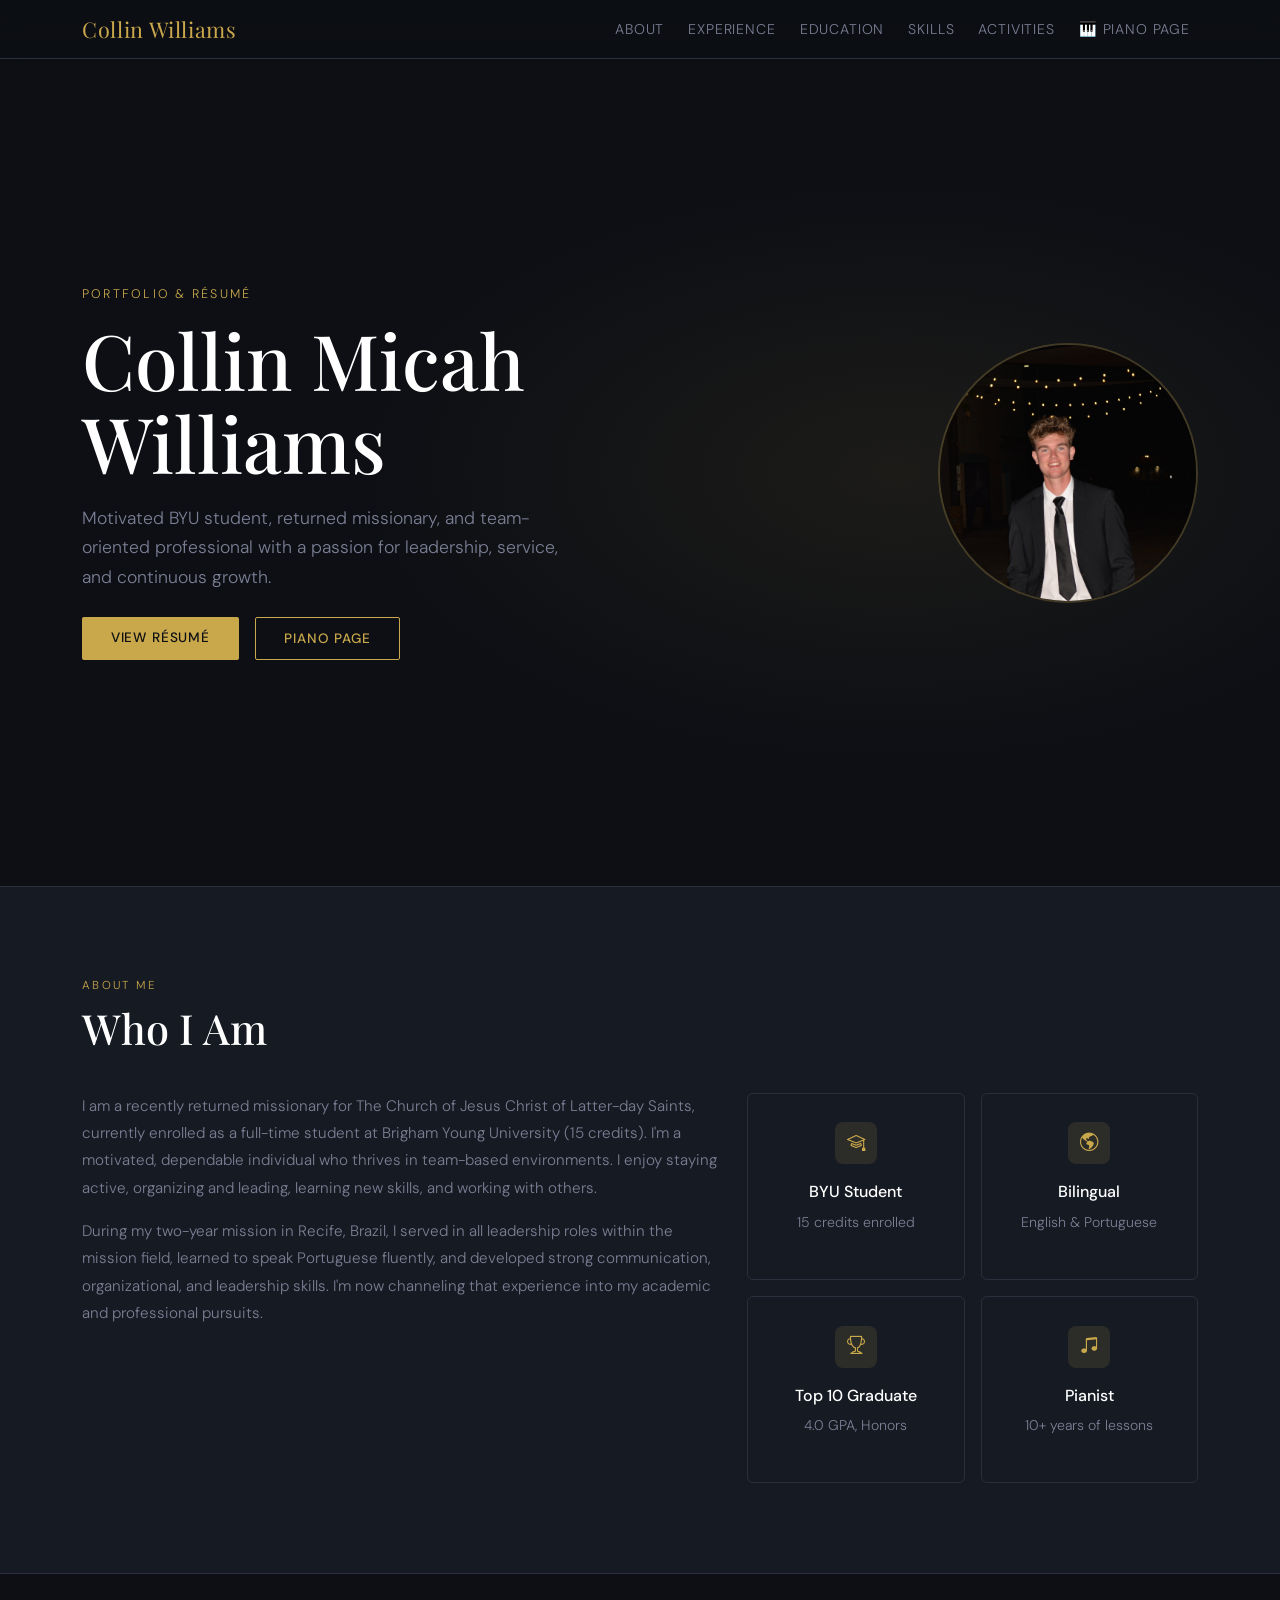
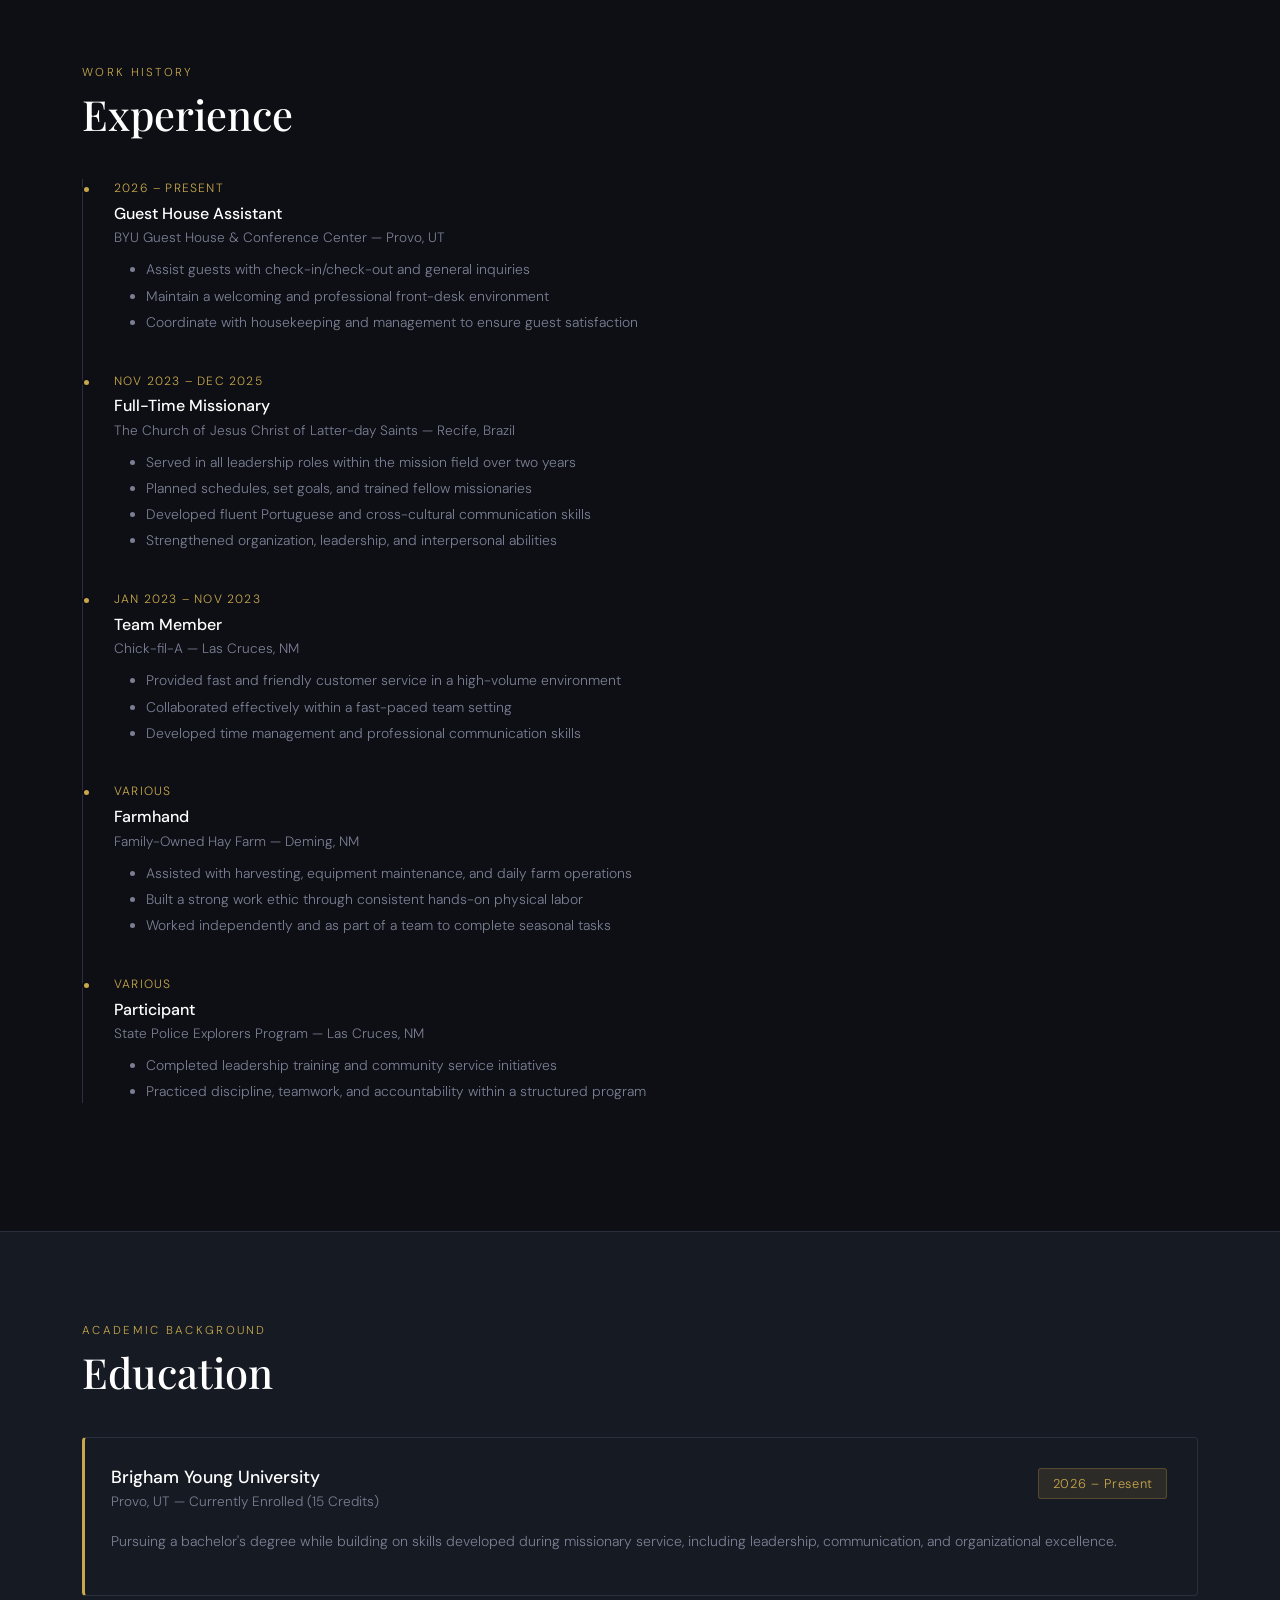
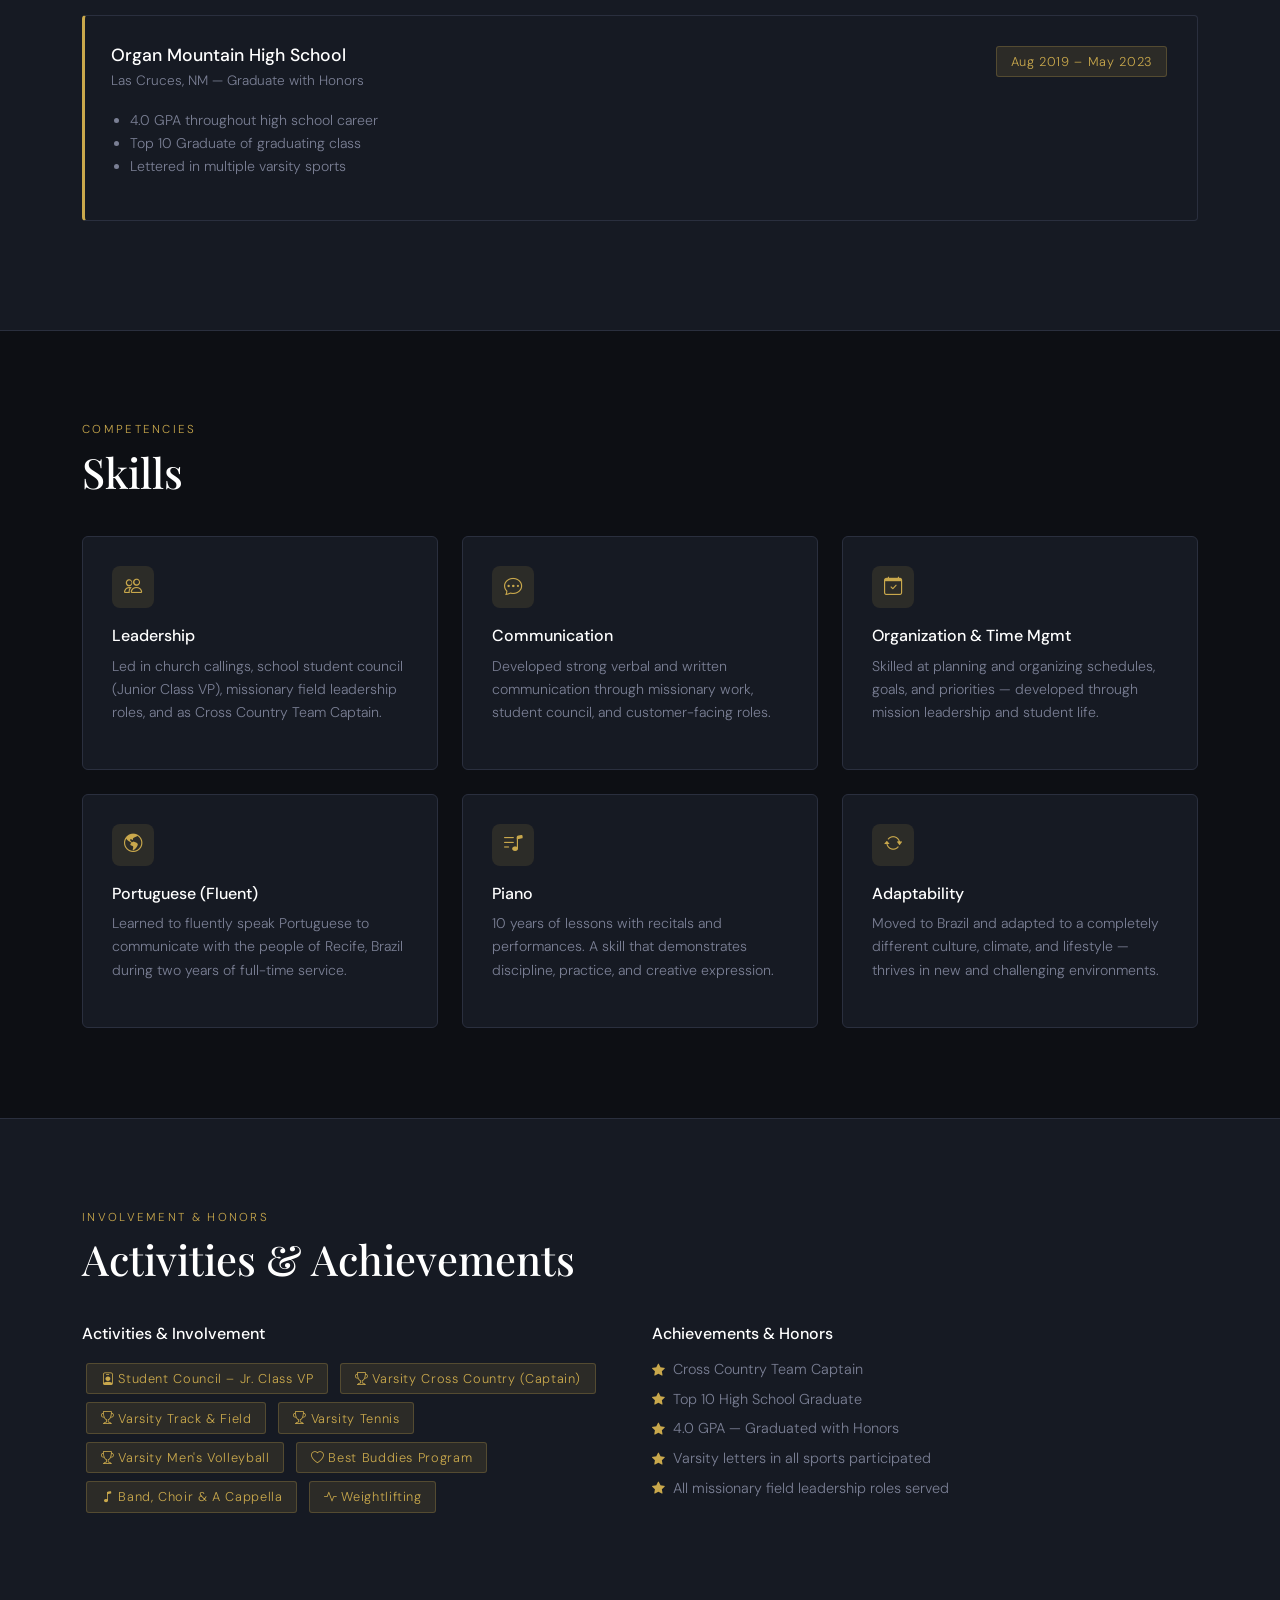
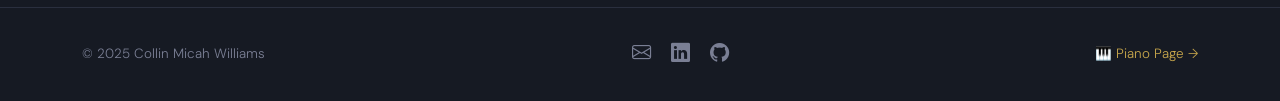
==== index.html @ 2605f386 "Add files via upload" ====
<!DOCTYPE html>
<html lang="en">
<head>
  <meta charset="UTF-8" />
  <meta name="viewport" content="width=device-width, initial-scale=1.0"/>
  <title>Collin Williams</title>

  <!-- Bootstrap 5 -->
  <link href="https://cdn.jsdelivr.net/npm/bootstrap@5.3.2/dist/css/bootstrap.min.css" rel="stylesheet"/>
  <!-- Bootstrap Icons -->
  <link href="https://cdn.jsdelivr.net/npm/bootstrap-icons@1.11.3/font/bootstrap-icons.css" rel="stylesheet"/>
  <!-- Google Fonts -->
  <link href="https://fonts.googleapis.com/css2?family=Playfair+Display:wght@700&family=DM+Sans:wght@300;400;500&display=swap" rel="stylesheet"/>

  <style>
    :root {
      --dark-bg: #0d0f14;
      --card-bg: #161a23;
      --border: #2a2f3e;
      --accent: #c9a84c;
      --accent-soft: rgba(201,168,76,0.12);
      --text: #e8e8ec;
      --muted: #7a7f94;
    }

    body {
      background-color: var(--dark-bg);
      color: var(--text);
      font-family: 'DM Sans', sans-serif;
      font-weight: 300;
    }

    /* ── Navbar ── */
    .navbar {
      background: rgba(13,15,20,0.92) !important;
      backdrop-filter: blur(12px);
      border-bottom: 1px solid var(--border);
    }
    .navbar-brand {
      font-family: 'Playfair Display', serif;
      color: var(--accent) !important;
      font-size: 1.35rem;
      letter-spacing: .03em;
    }
    .nav-link {
      color: var(--muted) !important;
      font-size: .88rem;
      letter-spacing: .06em;
      text-transform: uppercase;
      transition: color .2s;
    }
    .nav-link:hover { color: var(--accent) !important; }

    /* ── Hero ── */
    #hero {
      min-height: 92vh;
      display: flex;
      align-items: center;
      background:
        radial-gradient(ellipse 60% 50% at 70% 50%, rgba(201,168,76,.08) 0%, transparent 70%),
        var(--dark-bg);
      border-bottom: 1px solid var(--border);
    }
    .hero-label {
      font-size: .78rem;
      letter-spacing: .18em;
      text-transform: uppercase;
      color: var(--accent);
      margin-bottom: .9rem;
    }
    .hero-name {
      font-family: 'Playfair Display', serif;
      font-size: clamp(2.8rem, 6vw, 5rem);
      line-height: 1.08;
      color: #fff;
    }
    .hero-sub {
      font-size: 1.1rem;
      color: var(--muted);
      max-width: 480px;
      line-height: 1.7;
      margin-top: 1.2rem;
    }
    .btn-gold {
      background: var(--accent);
      color: #0d0f14;
      border: none;
      padding: .65rem 1.8rem;
      font-size: .85rem;
      font-weight: 500;
      letter-spacing: .06em;
      text-transform: uppercase;
      border-radius: 2px;
      transition: opacity .2s;
    }
    .btn-gold:hover { opacity: .85; color: #0d0f14; }
    .btn-outline-gold {
      background: transparent;
      color: var(--accent);
      border: 1px solid var(--accent);
      padding: .65rem 1.8rem;
      font-size: .85rem;
      font-weight: 500;
      letter-spacing: .06em;
      text-transform: uppercase;
      border-radius: 2px;
      transition: all .2s;
    }
    .btn-outline-gold:hover { background: var(--accent-soft); color: var(--accent); }

    /* ── Section titles ── */
    .section-label {
      font-size: .72rem;
      letter-spacing: .2em;
      text-transform: uppercase;
      color: var(--accent);
      margin-bottom: .5rem;
    }
    .section-title {
      font-family: 'Playfair Display', serif;
      font-size: clamp(1.8rem, 3.5vw, 2.6rem);
      color: #fff;
      margin-bottom: 2.5rem;
    }
    section { padding: 90px 0; }

    /* ── Cards ── */
    .card-dark {
      background: var(--card-bg);
      border: 1px solid var(--border);
      border-radius: 6px;
      padding: 1.8rem;
      height: 100%;
      transition: border-color .25s, transform .25s;
    }
    .card-dark:hover {
      border-color: var(--accent);
      transform: translateY(-3px);
    }
    .card-icon {
      width: 42px;
      height: 42px;
      border-radius: 8px;
      background: var(--accent-soft);
      display: flex;
      align-items: center;
      justify-content: center;
      font-size: 1.15rem;
      color: var(--accent);
      margin-bottom: 1rem;
    }
    .card-title-sm {
      font-size: 1rem;
      font-weight: 500;
      color: #fff;
      margin-bottom: .4rem;
    }
    .card-body-text {
      font-size: .88rem;
      color: var(--muted);
      line-height: 1.65;
    }

    /* ── Timeline (Experience) ── */
    .timeline { position: relative; padding-left: 2rem; }
    .timeline::before {
      content: '';
      position: absolute;
      left: 0;
      top: 0;
      bottom: 0;
      width: 1px;
      background: var(--border);
    }
    .timeline-item { position: relative; margin-bottom: 2.4rem; }
    .timeline-item::before {
      content: '';
      position: absolute;
      left: -2rem;
      top: 6px;
      width: 9px;
      height: 9px;
      border-radius: 50%;
      background: var(--accent);
      border: 2px solid var(--dark-bg);
    }
    .timeline-date {
      font-size: .75rem;
      letter-spacing: .1em;
      color: var(--accent);
      text-transform: uppercase;
      margin-bottom: .3rem;
    }
    .timeline-title {
      font-size: 1rem;
      font-weight: 500;
      color: #fff;
      margin-bottom: .15rem;
    }
    .timeline-org {
      font-size: .85rem;
      color: var(--muted);
      margin-bottom: .6rem;
    }
    .timeline-desc {
      font-size: .87rem;
      color: var(--muted);
      line-height: 1.6;
    }
    .timeline-desc li { margin-bottom: .25rem; }

    /* ── Skills ── */
    .skill-pill {
      display: inline-block;
      background: var(--accent-soft);
      color: var(--accent);
      border: 1px solid rgba(201,168,76,.25);
      border-radius: 3px;
      padding: .32rem .85rem;
      font-size: .8rem;
      letter-spacing: .05em;
      margin: .25rem;
    }

    /* ── Education card ── */
    .edu-card {
      background: var(--card-bg);
      border: 1px solid var(--border);
      border-left: 3px solid var(--accent);
      border-radius: 4px;
      padding: 1.6rem;
      margin-bottom: 1.2rem;
    }

    /* ── Divider ── */
    hr.gold { border-color: var(--border); }

    /* ── Footer ── */
    footer {
      background: var(--card-bg);
      border-top: 1px solid var(--border);
      padding: 2rem 0;
      font-size: .84rem;
      color: var(--muted);
    }
    .social-link {
      color: var(--muted);
      font-size: 1.2rem;
      margin: 0 .5rem;
      transition: color .2s;
    }
    .social-link:hover { color: var(--accent); }
  </style>
</head>
<body>

<!-- ═══════════ NAVBAR ═══════════ -->
<nav class="navbar navbar-expand-lg sticky-top">
  <div class="container">
    <a class="navbar-brand" href="#">Collin Williams</a>
    <button class="navbar-toggler border-0" type="button" data-bs-toggle="collapse" data-bs-target="#navMenu">
      <span class="navbar-toggler-icon"></span>
    </button>
    <div class="collapse navbar-collapse" id="navMenu">
      <ul class="navbar-nav ms-auto gap-lg-2">
        <li class="nav-item"><a class="nav-link" href="#about">About</a></li>
        <li class="nav-item"><a class="nav-link" href="#experience">Experience</a></li>
        <li class="nav-item"><a class="nav-link" href="#education">Education</a></li>
        <li class="nav-item"><a class="nav-link" href="#skills">Skills</a></li>
        <li class="nav-item"><a class="nav-link" href="#activities">Activities</a></li>
        <li class="nav-item"><a class="nav-link" href="piano.html">🎹 Piano Page</a></li>
      </ul>
    </div>
  </div>
</nav>

<!-- ═══════════ HERO ═══════════ -->
<section id="hero">
  <div class="container">
    <div class="row align-items-center">
      <div class="col-lg-7">
        <p class="hero-label">Portfolio &amp; Résumé</p>
        <h1 class="hero-name">Collin Micah<br>Williams</h1>
        <p class="hero-sub">
          Motivated BYU student, returned missionary, and team-oriented
          professional with a passion for leadership, service, and continuous
          growth.
        </p>
        <div class="d-flex gap-3 mt-4 flex-wrap">
          <a href="#experience" class="btn btn-gold">View Résumé</a>
          <a href="piano.html" class="btn btn-outline-gold">Piano Page</a>
        </div>
      </div>
      <div class="col-lg-5 d-none d-lg-flex justify-content-end">
        <img
            src="portrait.jpg"
            alt="Collin Williams"
            style="width:260px; height:260px; object-fit:cover; object-position: center top; border-radius:50%; border:2px solid rgba(201,168,76,.25);"/>
      </div>
    </div>
  </div>
</section>

<!-- ═══════════ ABOUT ═══════════ -->
<section id="about" style="background:var(--card-bg); border-bottom:1px solid var(--border);">
  <div class="container">
    <p class="section-label">About Me</p>
    <h2 class="section-title">Who I Am</h2>
    <div class="row g-4">
      <div class="col-lg-7">
        <p style="color:var(--muted);line-height:1.8;font-size:.95rem;">
          I am a recently returned missionary for The Church of Jesus Christ of Latter-day Saints,
          currently enrolled as a full-time student at Brigham Young University (15 credits).
          I'm a motivated, dependable individual who thrives in team-based environments.
          I enjoy staying active, organizing and leading, learning new skills, and working with others.
        </p>
        <p style="color:var(--muted);line-height:1.8;font-size:.95rem;margin-top:1rem;">
          During my two-year mission in Recife, Brazil, I served in all leadership roles within the
          mission field, learned to speak Portuguese fluently, and developed strong communication,
          organizational, and leadership skills. I'm now channeling that experience into my academic
          and professional pursuits.
        </p>
      </div>
      <div class="col-lg-5">
        <div class="row g-3">
          <div class="col-6">
            <div class="card-dark text-center">
              <div class="card-icon mx-auto"><i class="bi bi-mortarboard"></i></div>
              <p class="card-title-sm">BYU Student</p>
              <p class="card-body-text">15 credits enrolled</p>
            </div>
          </div>
          <div class="col-6">
            <div class="card-dark text-center">
              <div class="card-icon mx-auto"><i class="bi bi-globe-americas"></i></div>
              <p class="card-title-sm">Bilingual</p>
              <p class="card-body-text">English &amp; Portuguese</p>
            </div>
          </div>
          <div class="col-6">
            <div class="card-dark text-center">
              <div class="card-icon mx-auto"><i class="bi bi-trophy"></i></div>
              <p class="card-title-sm">Top 10 Graduate</p>
              <p class="card-body-text">4.0 GPA, Honors</p>
            </div>
          </div>
          <div class="col-6">
            <div class="card-dark text-center">
              <div class="card-icon mx-auto"><i class="bi bi-music-note-beamed"></i></div>
              <p class="card-title-sm">Pianist</p>
              <p class="card-body-text">10+ years of lessons</p>
            </div>
          </div>
        </div>
      </div>
    </div>
  </div>
</section>

<!-- ═══════════ EXPERIENCE ═══════════ -->
<section id="experience">
  <div class="container">
    <p class="section-label">Work History</p>
    <h2 class="section-title">Experience</h2>
    <div class="timeline">

      <div class="timeline-item">
        <p class="timeline-date">2026 – Present</p>
        <p class="timeline-title">Guest House Assistant</p>
        <p class="timeline-org">BYU Guest House &amp; Conference Center — Provo, UT</p>
        <ul class="timeline-desc">
          <li>Assist guests with check-in/check-out and general inquiries</li>
          <li>Maintain a welcoming and professional front-desk environment</li>
          <li>Coordinate with housekeeping and management to ensure guest satisfaction</li>
        </ul>
      </div>

      <div class="timeline-item">
        <p class="timeline-date">Nov 2023 – Dec 2025</p>
        <p class="timeline-title">Full-Time Missionary</p>
        <p class="timeline-org">The Church of Jesus Christ of Latter-day Saints — Recife, Brazil</p>
        <ul class="timeline-desc">
          <li>Served in all leadership roles within the mission field over two years</li>
          <li>Planned schedules, set goals, and trained fellow missionaries</li>
          <li>Developed fluent Portuguese and cross-cultural communication skills</li>
          <li>Strengthened organization, leadership, and interpersonal abilities</li>
        </ul>
      </div>

      <div class="timeline-item">
        <p class="timeline-date">Jan 2023 – Nov 2023</p>
        <p class="timeline-title">Team Member</p>
        <p class="timeline-org">Chick-fil-A — Las Cruces, NM</p>
        <ul class="timeline-desc">
          <li>Provided fast and friendly customer service in a high-volume environment</li>
          <li>Collaborated effectively within a fast-paced team setting</li>
          <li>Developed time management and professional communication skills</li>
        </ul>
      </div>

      <div class="timeline-item">
        <p class="timeline-date">Various</p>
        <p class="timeline-title">Farmhand</p>
        <p class="timeline-org">Family-Owned Hay Farm — Deming, NM</p>
        <ul class="timeline-desc">
          <li>Assisted with harvesting, equipment maintenance, and daily farm operations</li>
          <li>Built a strong work ethic through consistent hands-on physical labor</li>
          <li>Worked independently and as part of a team to complete seasonal tasks</li>
        </ul>
      </div>

      <div class="timeline-item">
        <p class="timeline-date">Various</p>
        <p class="timeline-title">Participant</p>
        <p class="timeline-org">State Police Explorers Program — Las Cruces, NM</p>
        <ul class="timeline-desc">
          <li>Completed leadership training and community service initiatives</li>
          <li>Practiced discipline, teamwork, and accountability within a structured program</li>
        </ul>
      </div>

    </div>
  </div>
</section>

<!-- ═══════════ EDUCATION ═══════════ -->
<section id="education" style="background:var(--card-bg); border-top:1px solid var(--border); border-bottom:1px solid var(--border);">
  <div class="container">
    <p class="section-label">Academic Background</p>
    <h2 class="section-title">Education</h2>

    <div class="edu-card">
      <div class="d-flex justify-content-between flex-wrap gap-2">
        <div>
          <p class="timeline-title" style="font-size:1.1rem;">Brigham Young University</p>
          <p class="timeline-org">Provo, UT — Currently Enrolled (15 Credits)</p>
        </div>
        <span class="skill-pill" style="height:fit-content;">2026 – Present</span>
      </div>
      <p class="card-body-text mt-2">Pursuing a bachelor's degree while building on skills developed during missionary service, including leadership, communication, and organizational excellence.</p>
    </div>

    <div class="edu-card">
      <div class="d-flex justify-content-between flex-wrap gap-2">
        <div>
          <p class="timeline-title" style="font-size:1.1rem;">Organ Mountain High School</p>
          <p class="timeline-org">Las Cruces, NM — Graduate with Honors</p>
        </div>
        <span class="skill-pill" style="height:fit-content;">Aug 2019 – May 2023</span>
      </div>
      <ul class="card-body-text mt-2" style="padding-left:1.2rem;">
        <li>4.0 GPA throughout high school career</li>
        <li>Top 10 Graduate of graduating class</li>
        <li>Lettered in multiple varsity sports</li>
      </ul>
    </div>
  </div>
</section>

<!-- ═══════════ SKILLS ═══════════ -->
<section id="skills">
  <div class="container">
    <p class="section-label">Competencies</p>
    <h2 class="section-title">Skills</h2>
    <div class="row g-4">
      <div class="col-md-6 col-lg-4">
        <div class="card-dark">
          <div class="card-icon"><i class="bi bi-people"></i></div>
          <p class="card-title-sm">Leadership</p>
          <p class="card-body-text">Led in church callings, school student council (Junior Class VP), missionary field leadership roles, and as Cross Country Team Captain.</p>
        </div>
      </div>
      <div class="col-md-6 col-lg-4">
        <div class="card-dark">
          <div class="card-icon"><i class="bi bi-chat-dots"></i></div>
          <p class="card-title-sm">Communication</p>
          <p class="card-body-text">Developed strong verbal and written communication through missionary work, student council, and customer-facing roles.</p>
        </div>
      </div>
      <div class="col-md-6 col-lg-4">
        <div class="card-dark">
          <div class="card-icon"><i class="bi bi-calendar-check"></i></div>
          <p class="card-title-sm">Organization &amp; Time Mgmt</p>
          <p class="card-body-text">Skilled at planning and organizing schedules, goals, and priorities — developed through mission leadership and student life.</p>
        </div>
      </div>
      <div class="col-md-6 col-lg-4">
        <div class="card-dark">
          <div class="card-icon"><i class="bi bi-globe-americas"></i></div>
          <p class="card-title-sm">Portuguese (Fluent)</p>
          <p class="card-body-text">Learned to fluently speak Portuguese to communicate with the people of Recife, Brazil during two years of full-time service.</p>
        </div>
      </div>
      <div class="col-md-6 col-lg-4">
        <div class="card-dark">
          <div class="card-icon"><i class="bi bi-music-note-list"></i></div>
          <p class="card-title-sm">Piano</p>
          <p class="card-body-text">10 years of lessons with recitals and performances. A skill that demonstrates discipline, practice, and creative expression.</p>
        </div>
      </div>
      <div class="col-md-6 col-lg-4">
        <div class="card-dark">
          <div class="card-icon"><i class="bi bi-arrow-repeat"></i></div>
          <p class="card-title-sm">Adaptability</p>
          <p class="card-body-text">Moved to Brazil and adapted to a completely different culture, climate, and lifestyle — thrives in new and challenging environments.</p>
        </div>
      </div>
    </div>
  </div>
</section>

<!-- ═══════════ ACTIVITIES & ACHIEVEMENTS ═══════════ -->
<section id="activities" style="background:var(--card-bg); border-top:1px solid var(--border);">
  <div class="container">
    <p class="section-label">Involvement &amp; Honors</p>
    <h2 class="section-title">Activities &amp; Achievements</h2>
    <div class="row g-4">
      <div class="col-lg-6">
        <h5 style="color:#fff;font-size:1rem;font-weight:500;margin-bottom:1rem;">Activities &amp; Involvement</h5>
        <div>
          <span class="skill-pill"><i class="bi bi-person-badge me-1"></i>Student Council – Jr. Class VP</span>
          <span class="skill-pill"><i class="bi bi-trophy me-1"></i>Varsity Cross Country (Captain)</span>
          <span class="skill-pill"><i class="bi bi-trophy me-1"></i>Varsity Track &amp; Field</span>
          <span class="skill-pill"><i class="bi bi-trophy me-1"></i>Varsity Tennis</span>
          <span class="skill-pill"><i class="bi bi-trophy me-1"></i>Varsity Men's Volleyball</span>
          <span class="skill-pill"><i class="bi bi-heart me-1"></i>Best Buddies Program</span>
          <span class="skill-pill"><i class="bi bi-music-note me-1"></i>Band, Choir &amp; A Cappella</span>
          <span class="skill-pill"><i class="bi bi-activity me-1"></i>Weightlifting</span>
        </div>
      </div>
      <div class="col-lg-6">
        <h5 style="color:#fff;font-size:1rem;font-weight:500;margin-bottom:1rem;">Achievements &amp; Honors</h5>
        <div class="d-flex flex-column gap-2">
          <div class="d-flex align-items-center gap-2">
            <i class="bi bi-star-fill" style="color:var(--accent);font-size:.8rem;"></i>
            <span style="color:var(--muted);font-size:.9rem;">Cross Country Team Captain</span>
          </div>
          <div class="d-flex align-items-center gap-2">
            <i class="bi bi-star-fill" style="color:var(--accent);font-size:.8rem;"></i>
            <span style="color:var(--muted);font-size:.9rem;">Top 10 High School Graduate</span>
          </div>
          <div class="d-flex align-items-center gap-2">
            <i class="bi bi-star-fill" style="color:var(--accent);font-size:.8rem;"></i>
            <span style="color:var(--muted);font-size:.9rem;">4.0 GPA — Graduated with Honors</span>
          </div>
          <div class="d-flex align-items-center gap-2">
            <i class="bi bi-star-fill" style="color:var(--accent);font-size:.8rem;"></i>
            <span style="color:var(--muted);font-size:.9rem;">Varsity letters in all sports participated</span>
          </div>
          <div class="d-flex align-items-center gap-2">
            <i class="bi bi-star-fill" style="color:var(--accent);font-size:.8rem;"></i>
            <span style="color:var(--muted);font-size:.9rem;">All missionary field leadership roles served</span>
          </div>
        </div>
      </div>
    </div>
  </div>
</section>

<!-- ═══════════ FOOTER ═══════════ -->
<footer>
  <div class="container d-flex flex-column flex-md-row align-items-center justify-content-between gap-3">
    <p class="mb-0">© 2025 Collin Micah Williams</p>
    <div>
      <a href="mailto:collinwilliams075@gmail.com" class="social-link" title="Email"><i class="bi bi-envelope"></i></a>
      <a href="https://linkedin.com" class="social-link" title="LinkedIn"><i class="bi bi-linkedin"></i></a>
      <a href="https://github.com" class="social-link" title="GitHub"><i class="bi bi-github"></i></a>
    </div>
    <p class="mb-0"><a href="piano.html" style="color:var(--accent);text-decoration:none;">🎹 Piano Page →</a></p>
  </div>
</footer>

<script src="https://cdn.jsdelivr.net/npm/bootstrap@5.3.2/dist/js/bootstrap.bundle.min.js"></script>
</body>
</html>
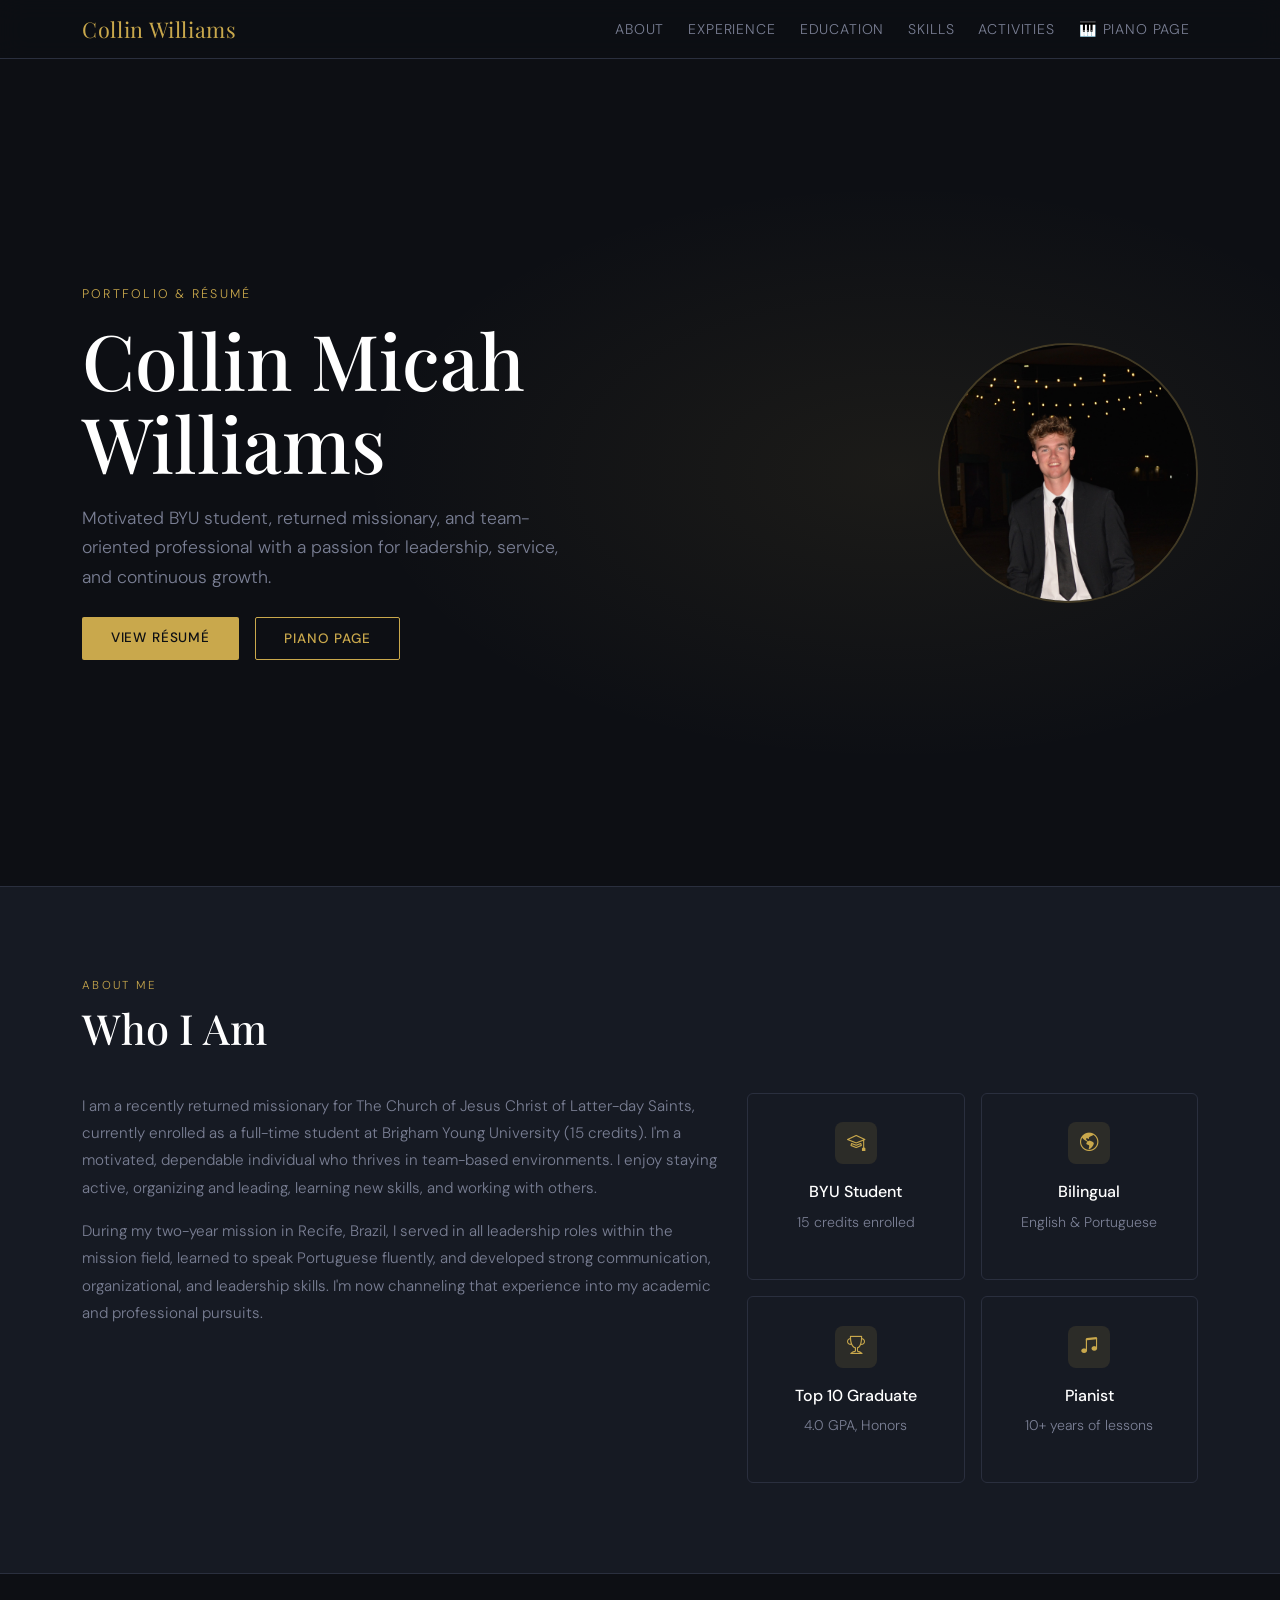
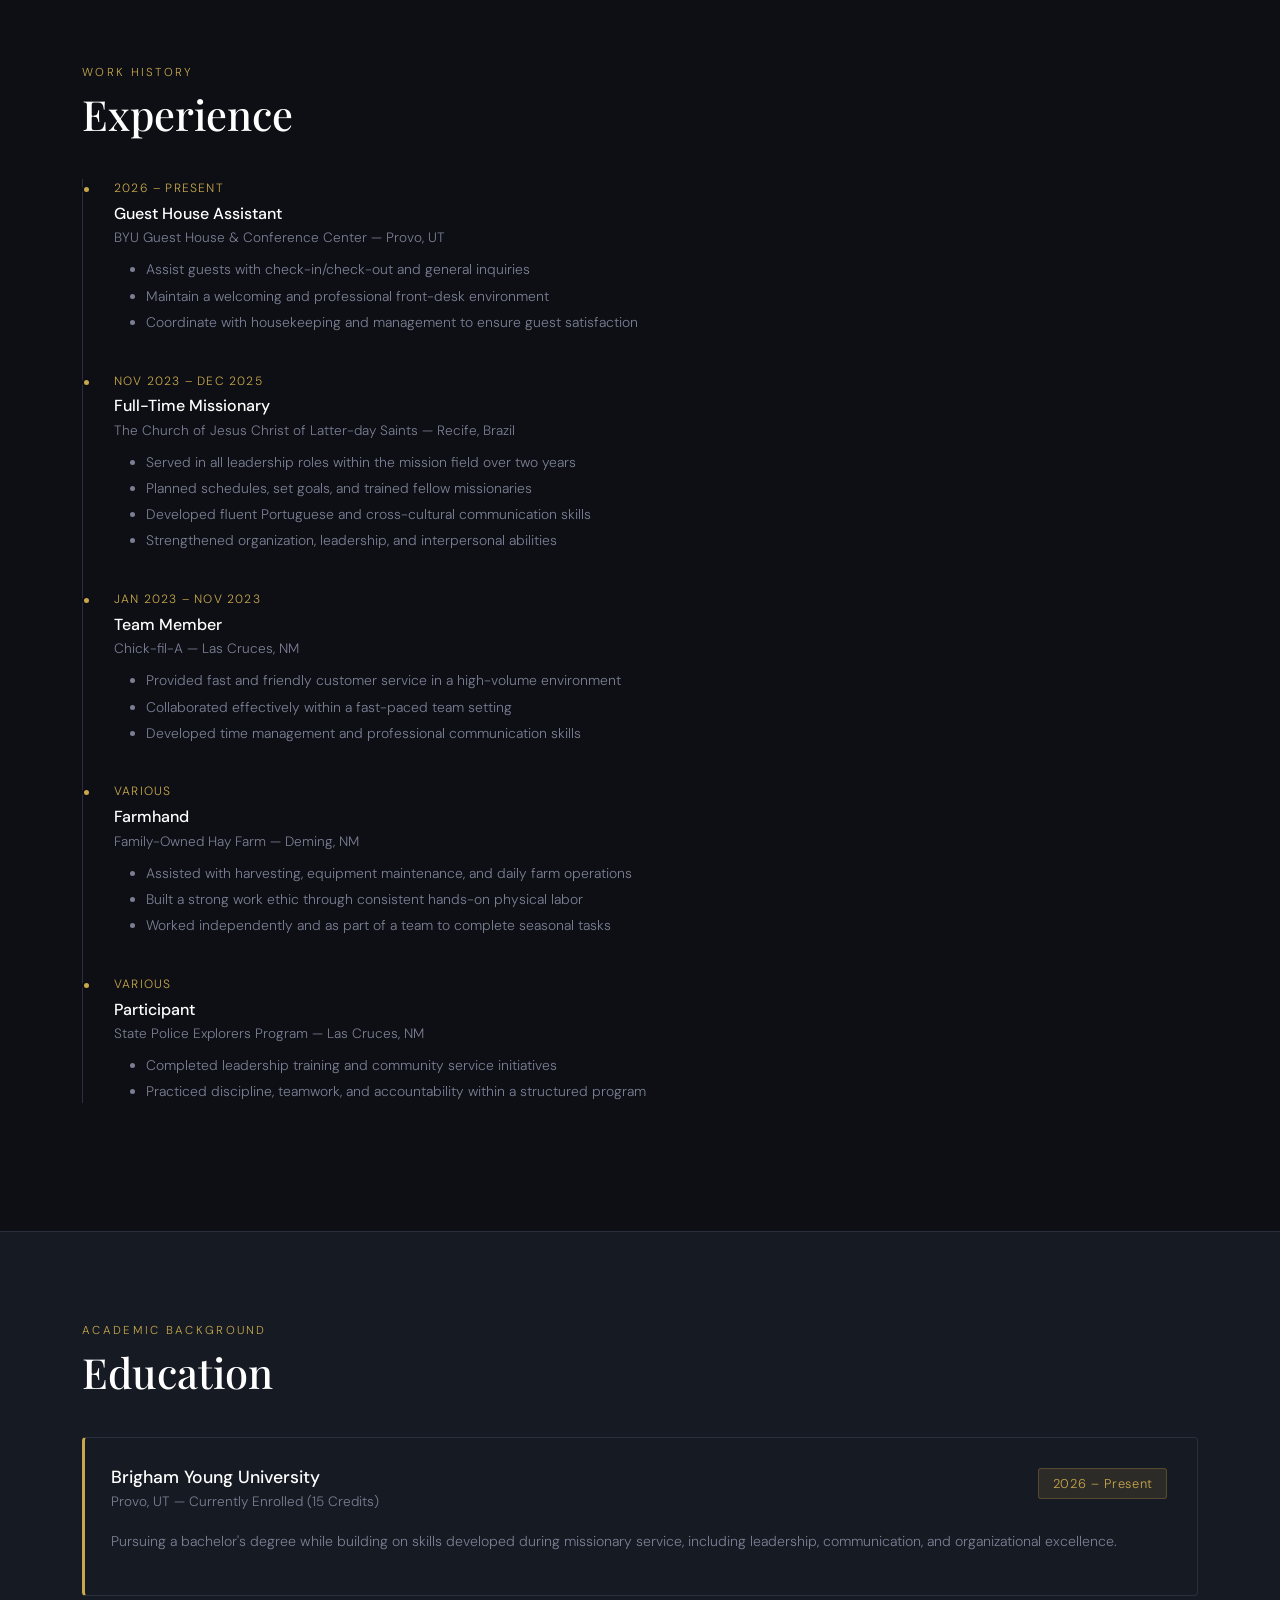
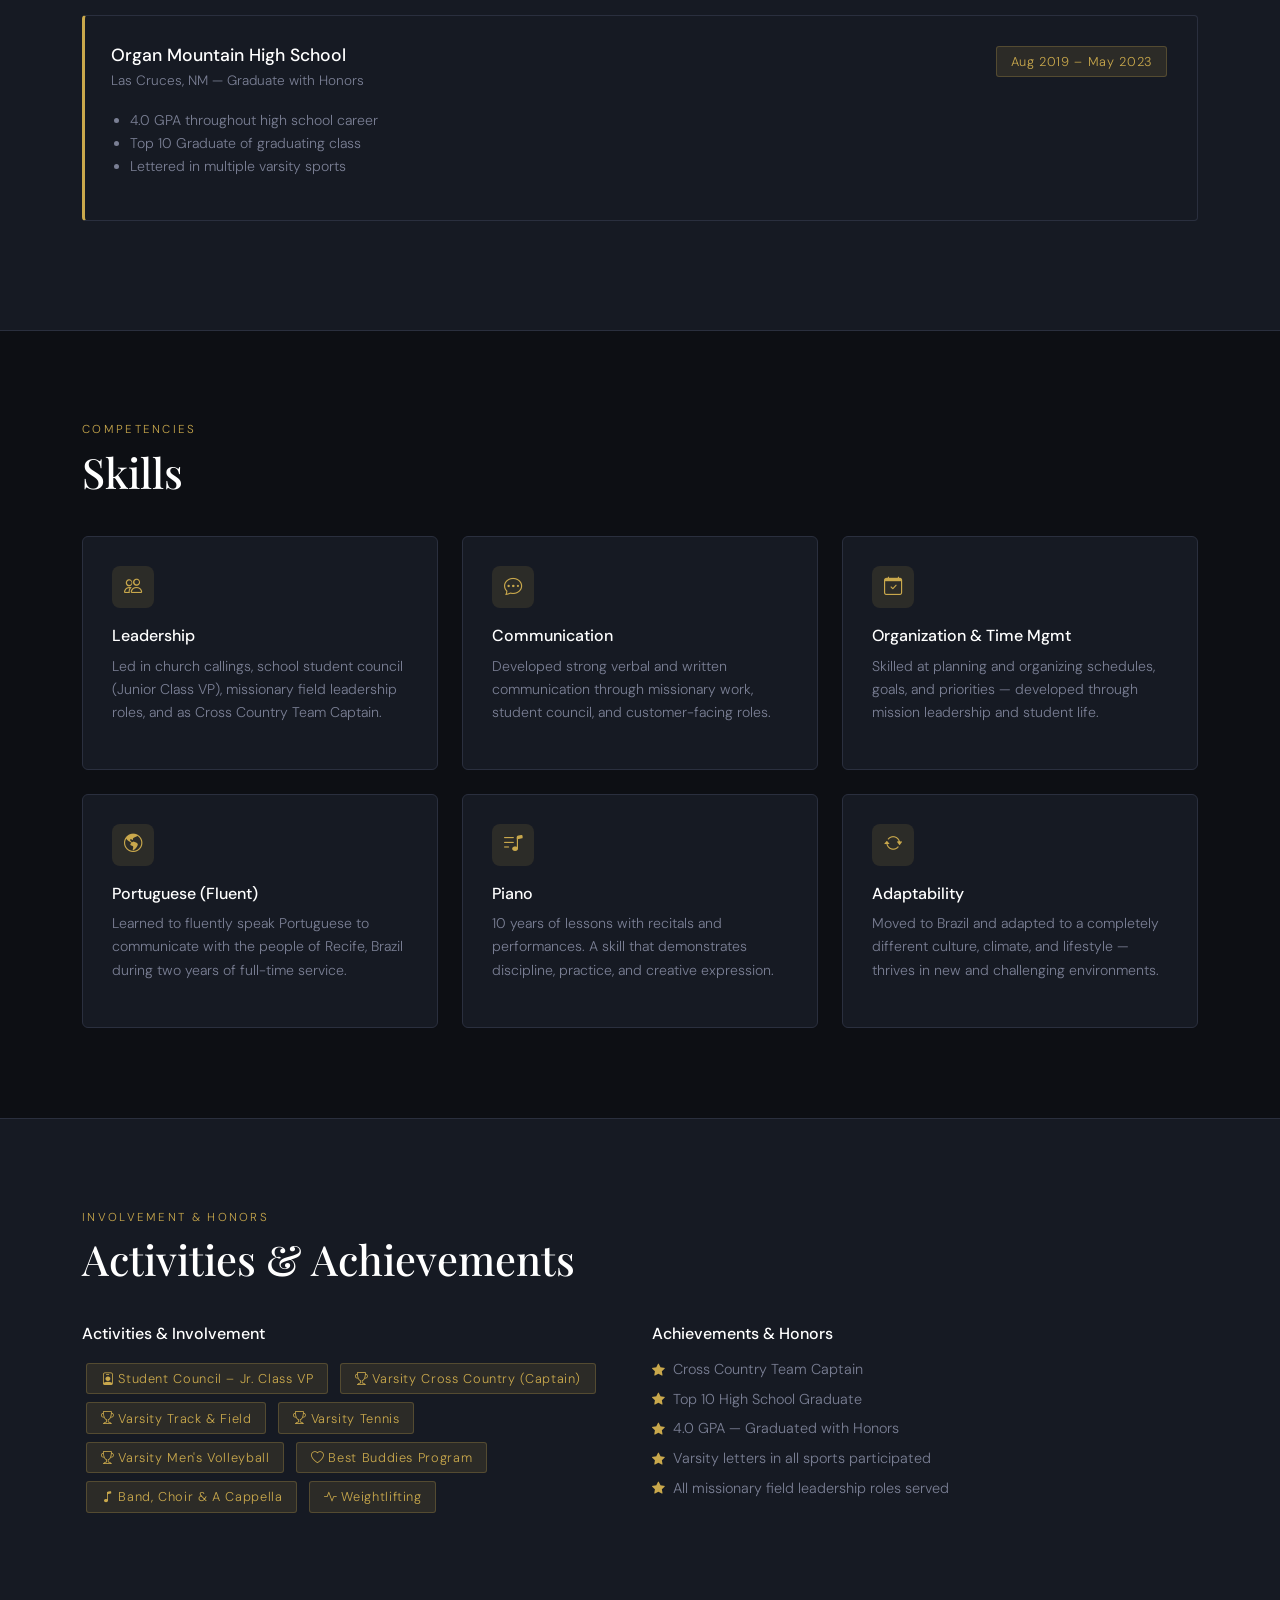
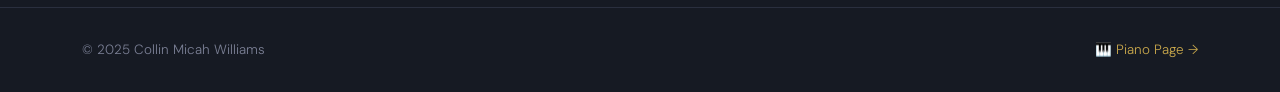
==== commit 6ac8abf3: "Add files via upload" ====
--- a/index.html
+++ b/index.html
@@ -561,11 +561,6 @@
 <footer>
   <div class="container d-flex flex-column flex-md-row align-items-center justify-content-between gap-3">
     <p class="mb-0">© 2025 Collin Micah Williams</p>
-    <div>
-      <a href="mailto:collinwilliams075@gmail.com" class="social-link" title="Email"><i class="bi bi-envelope"></i></a>
-      <a href="https://linkedin.com" class="social-link" title="LinkedIn"><i class="bi bi-linkedin"></i></a>
-      <a href="https://github.com" class="social-link" title="GitHub"><i class="bi bi-github"></i></a>
-    </div>
     <p class="mb-0"><a href="piano.html" style="color:var(--accent);text-decoration:none;">🎹 Piano Page →</a></p>
   </div>
 </footer>
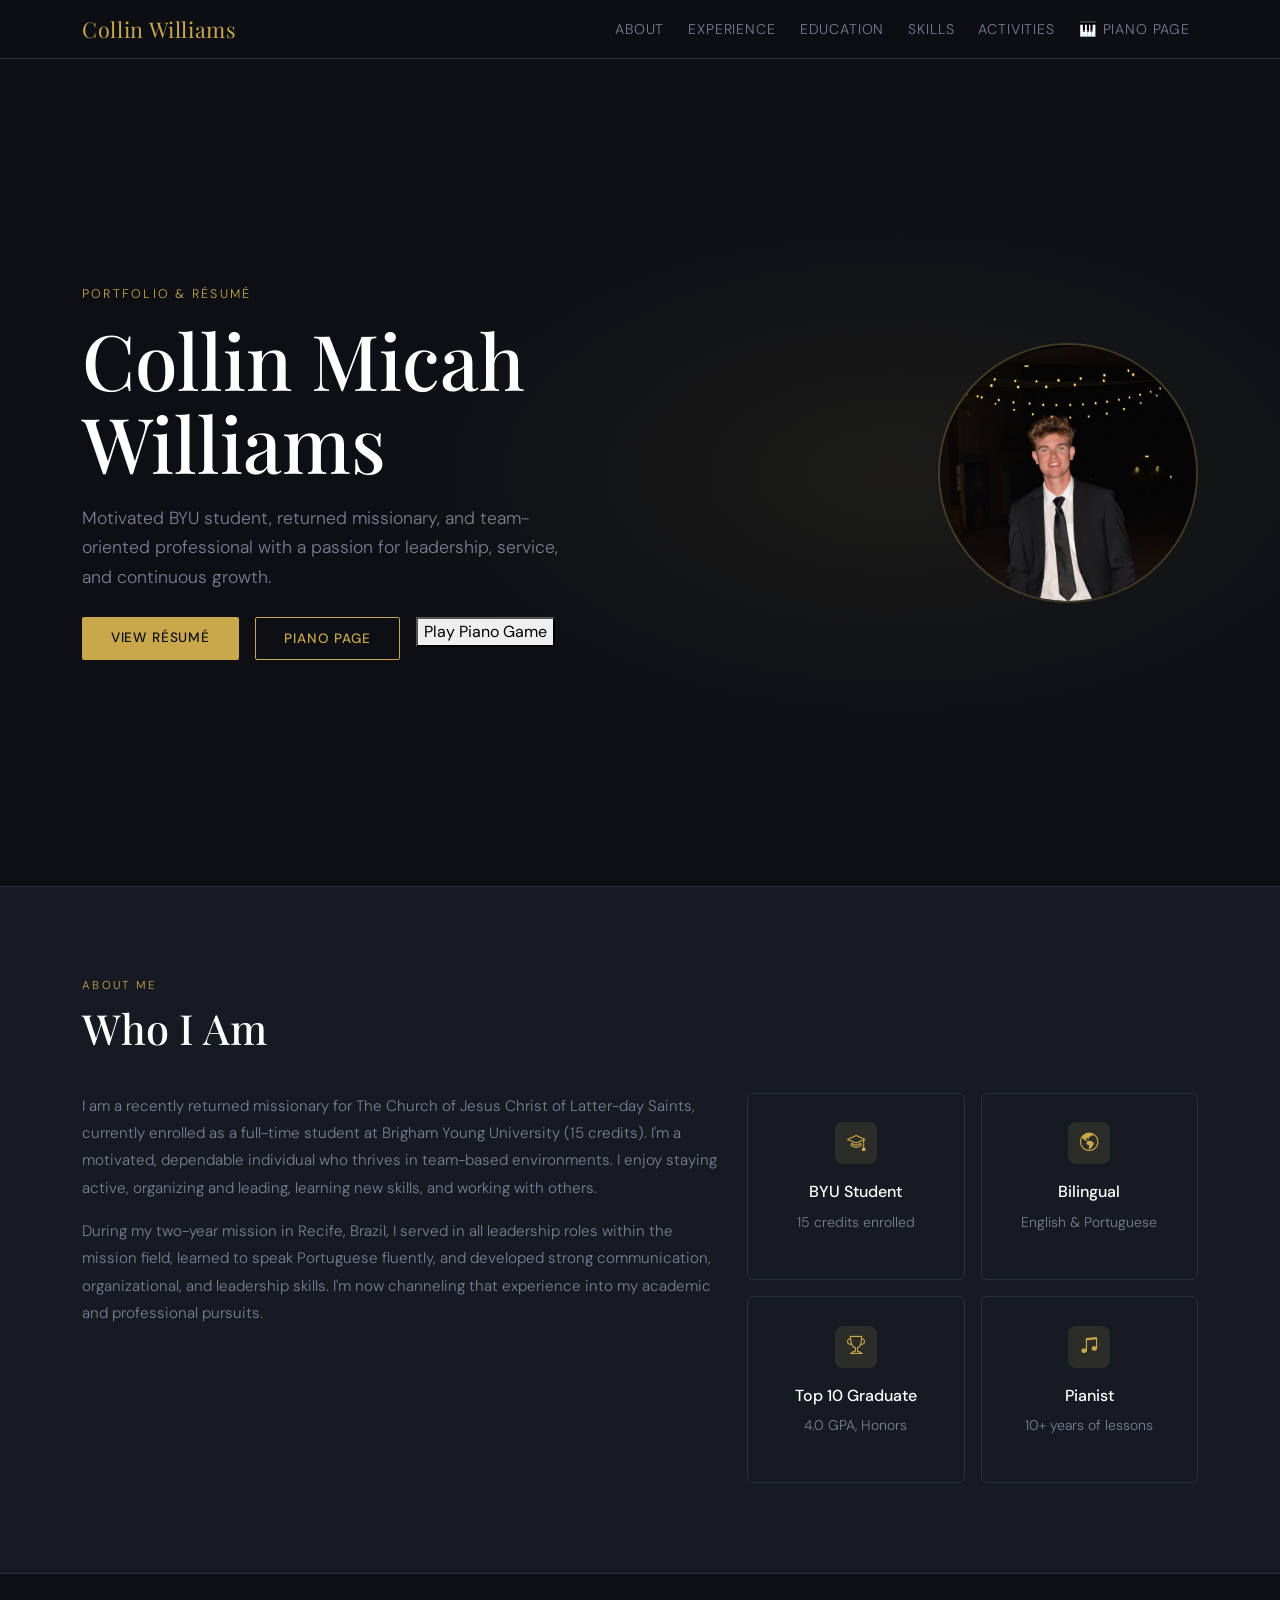
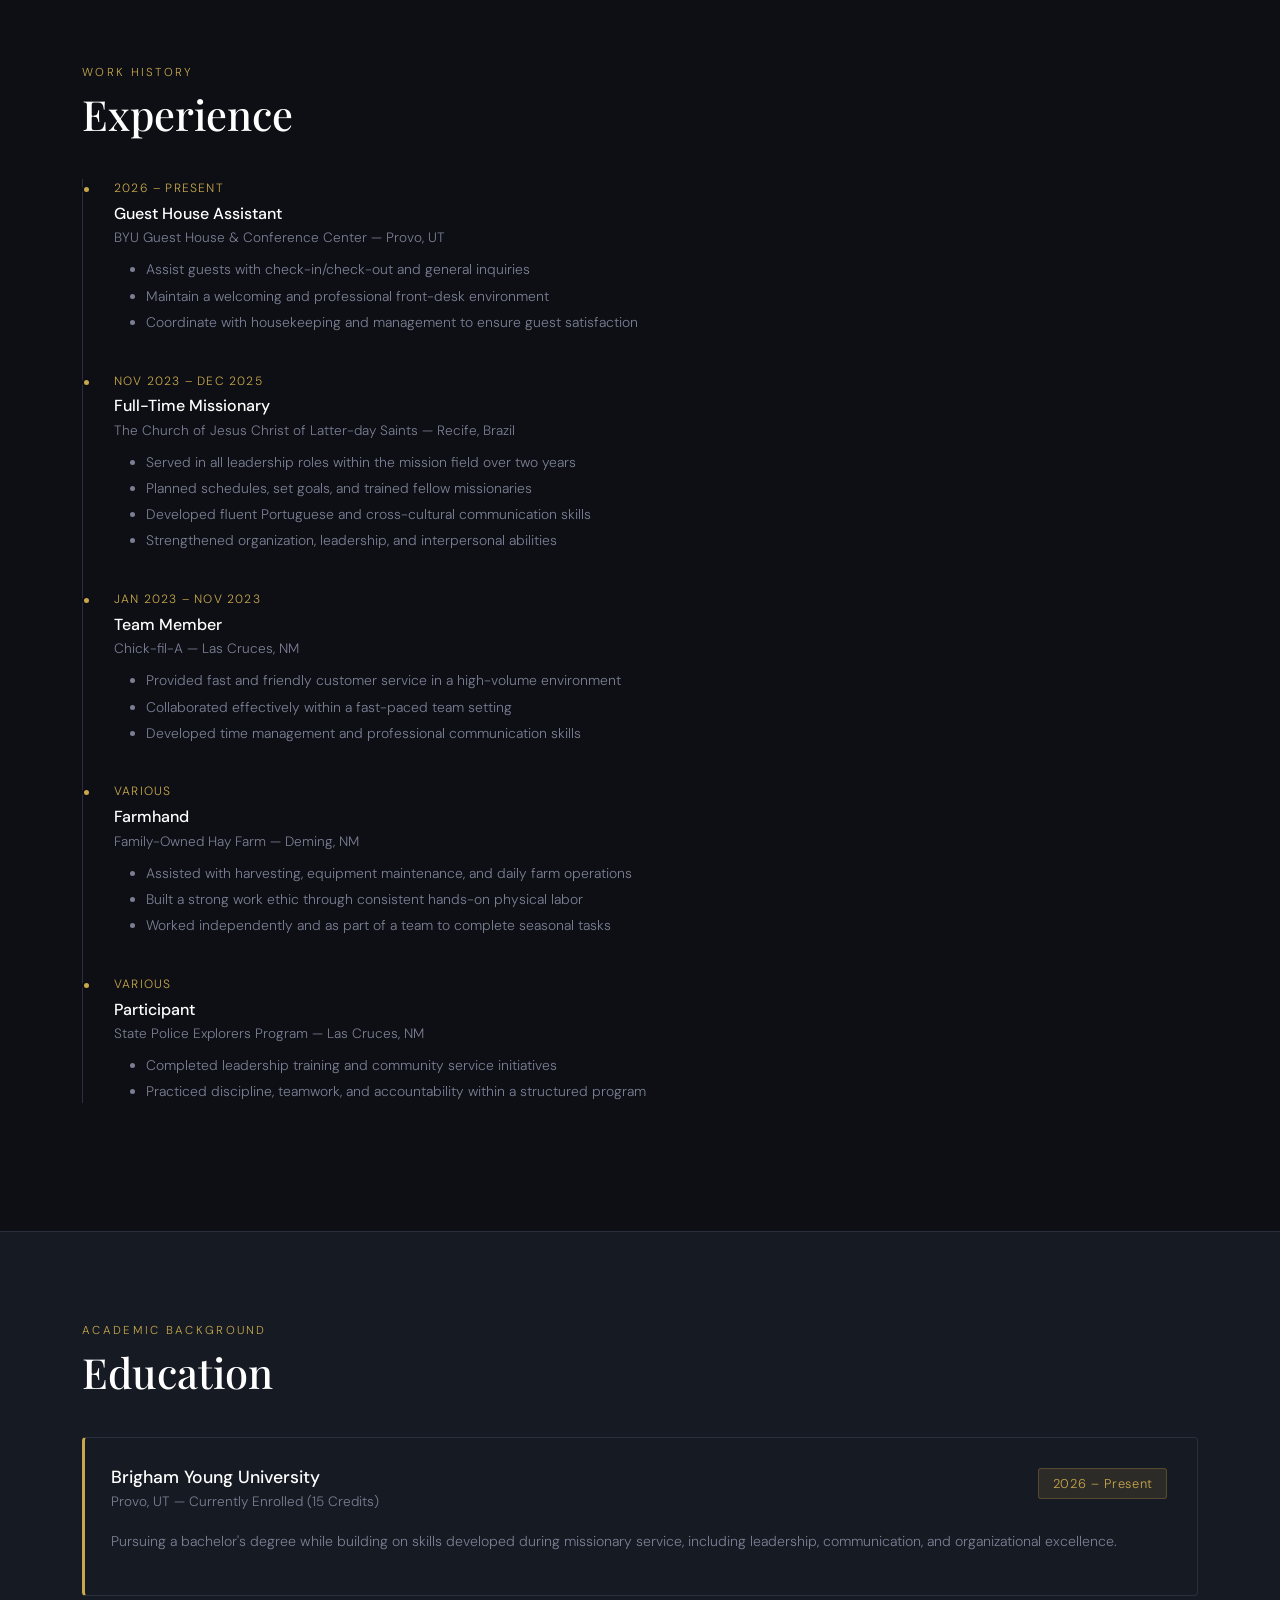
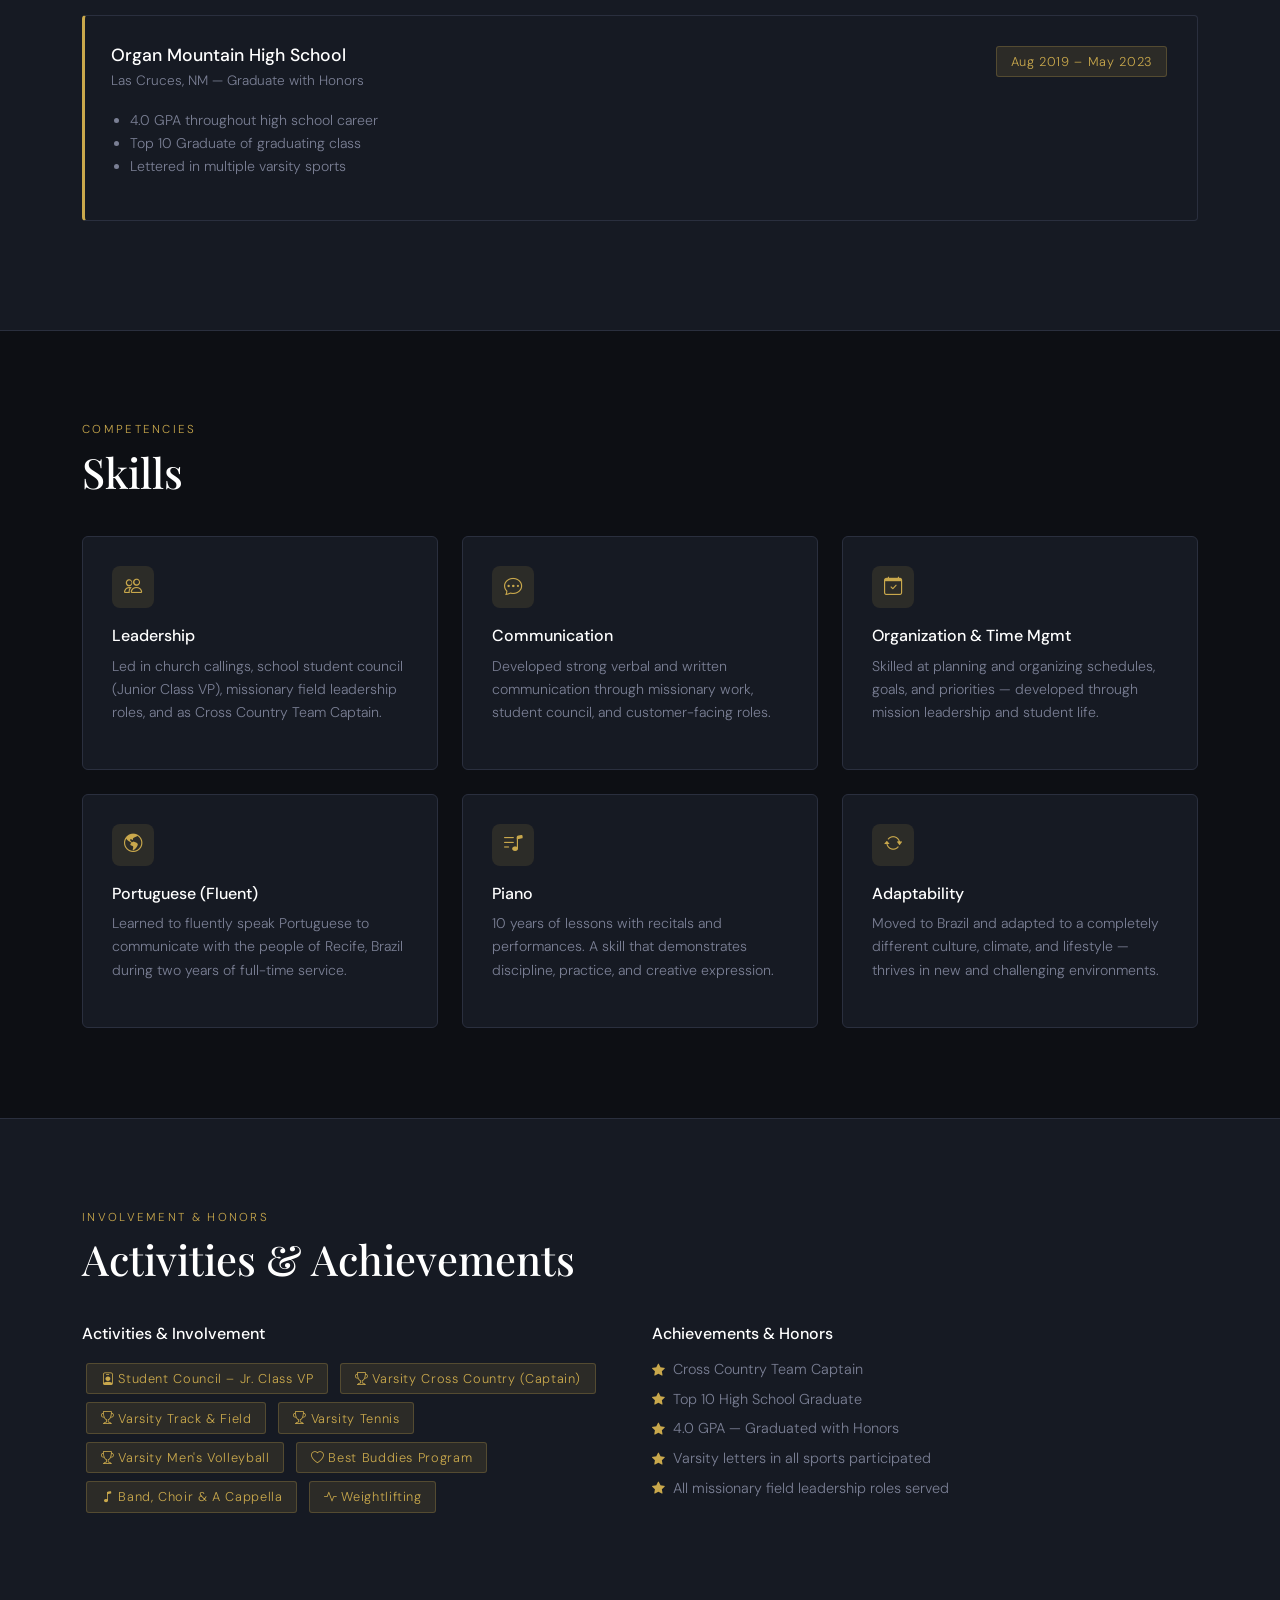
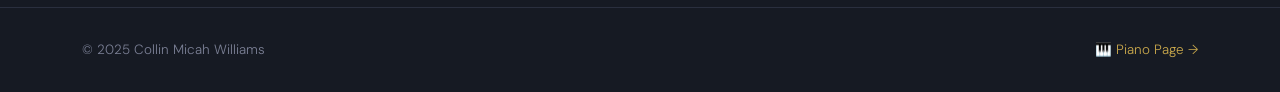
==== commit ab332fe8: "Add files via upload" ====
--- a/index.html
+++ b/index.html
@@ -289,6 +289,7 @@
         <div class="d-flex gap-3 mt-4 flex-wrap">
           <a href="#experience" class="btn btn-gold">View Résumé</a>
           <a href="piano.html" class="btn btn-outline-gold">Piano Page</a>
+          <a href="piano_melody_game.html"><button>Play Piano Game</button></a>
         </div>
       </div>
       <div class="col-lg-5 d-none d-lg-flex justify-content-end">
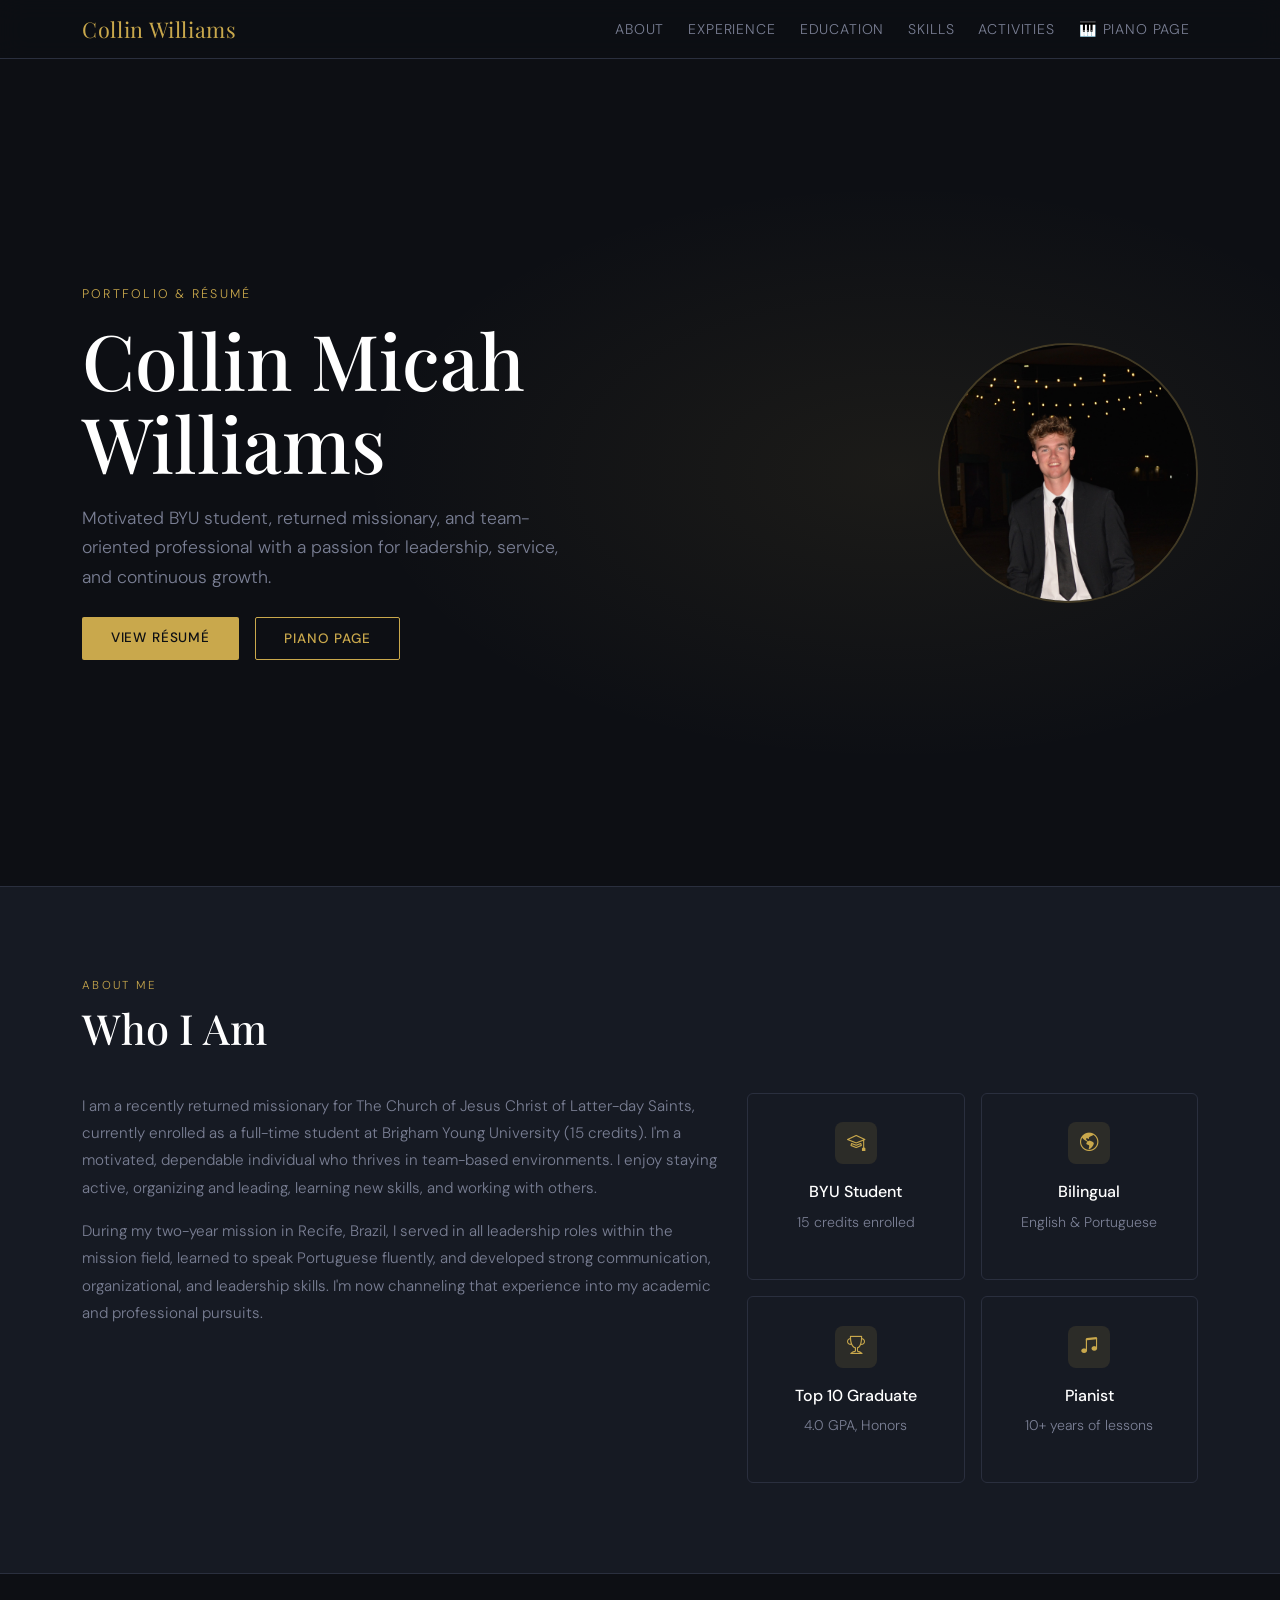
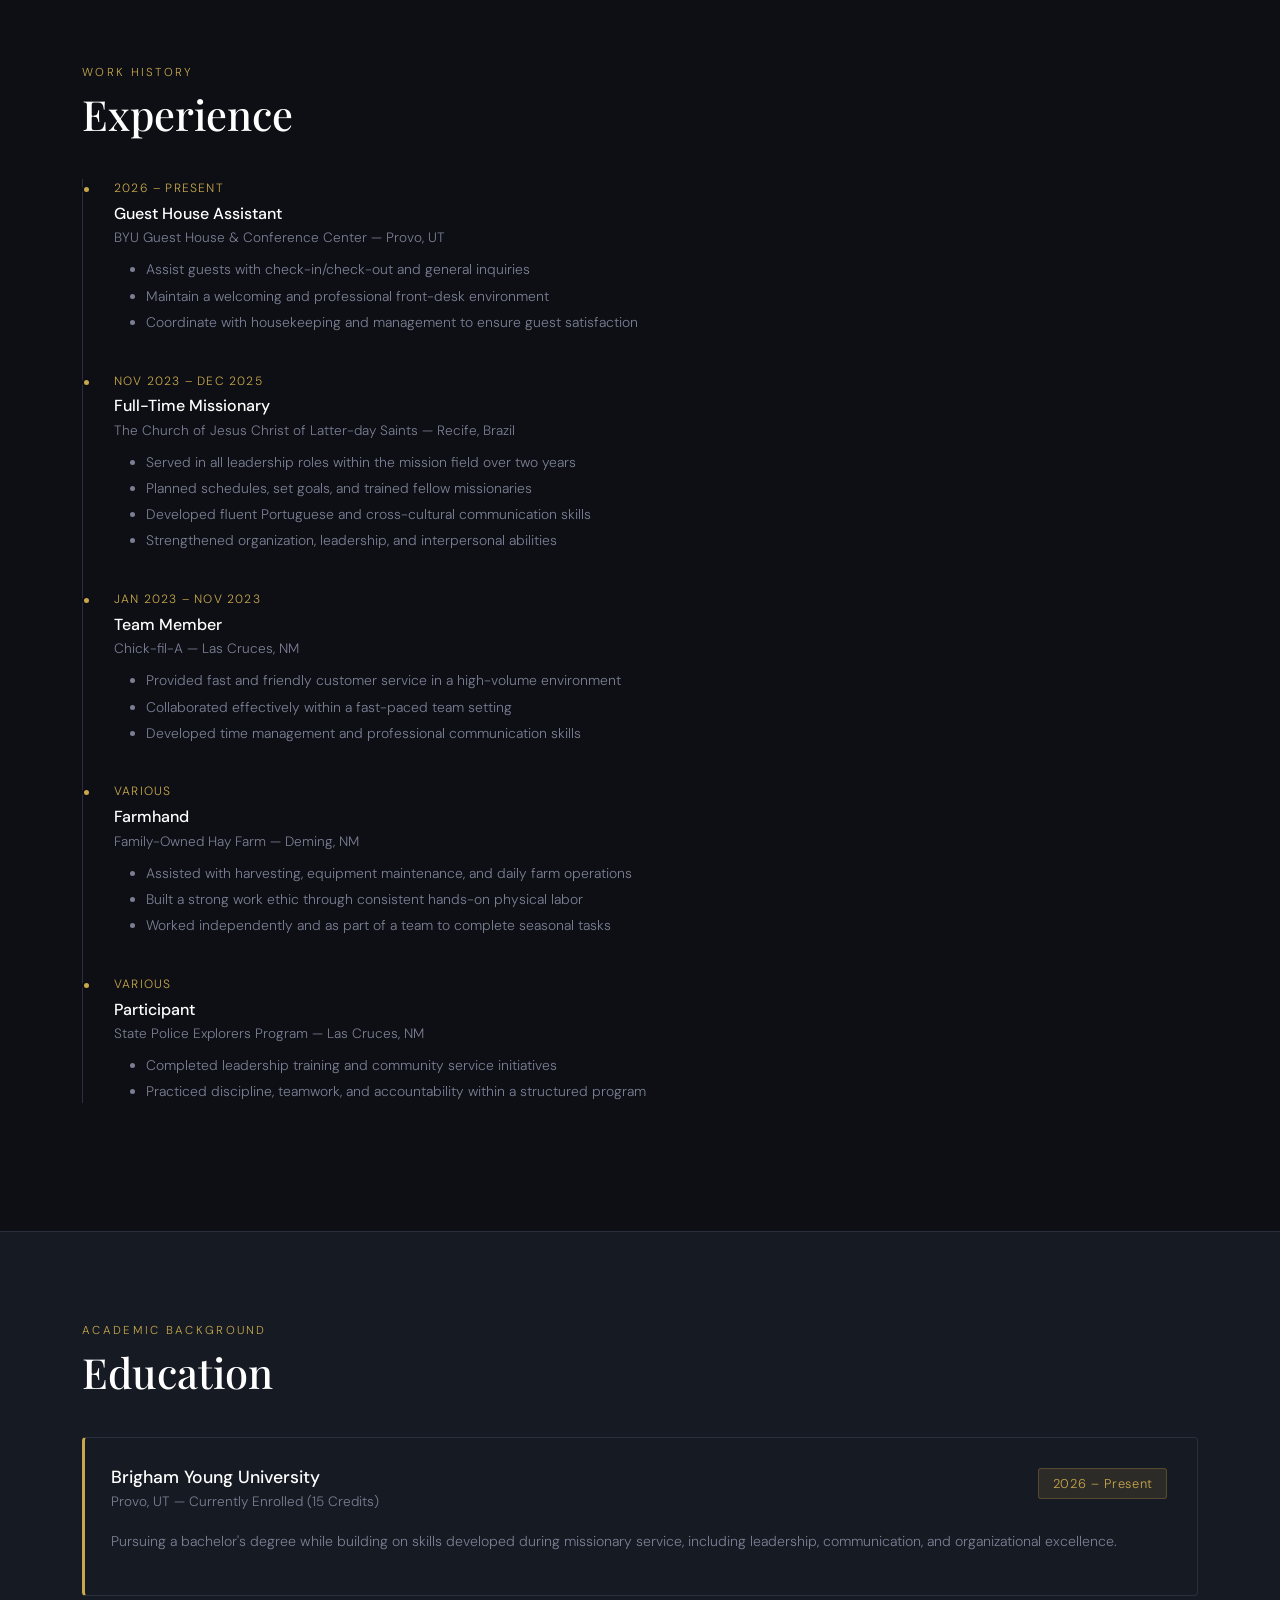
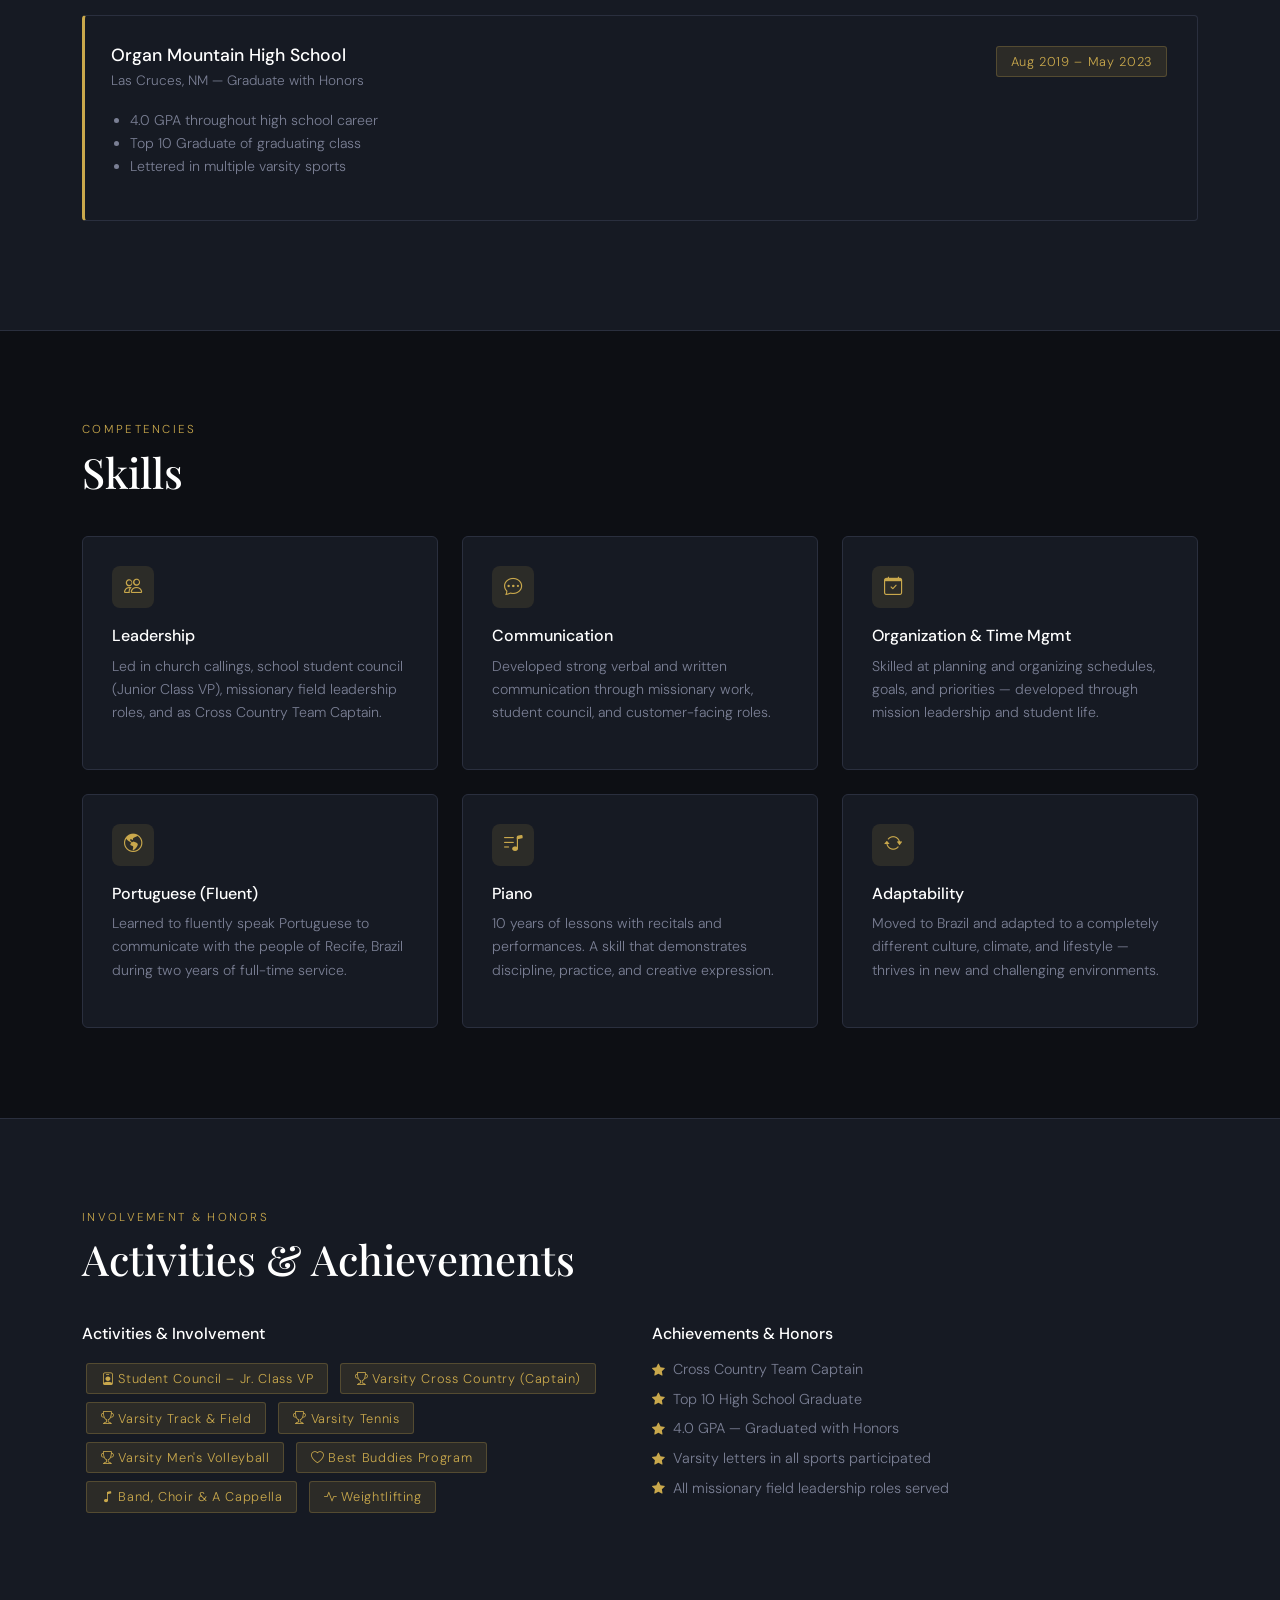
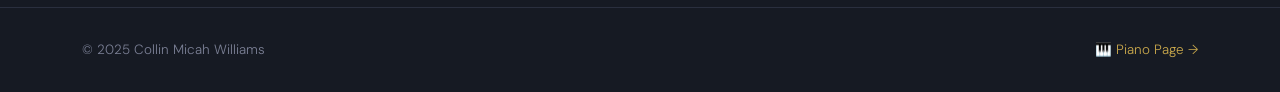
==== commit 49ef0f6c: "Add files via upload" ====
--- a/index.html
+++ b/index.html
@@ -289,7 +289,6 @@
         <div class="d-flex gap-3 mt-4 flex-wrap">
           <a href="#experience" class="btn btn-gold">View Résumé</a>
           <a href="piano.html" class="btn btn-outline-gold">Piano Page</a>
-          <a href="piano_melody_game.html"><button>Play Piano Game</button></a>
         </div>
       </div>
       <div class="col-lg-5 d-none d-lg-flex justify-content-end">
